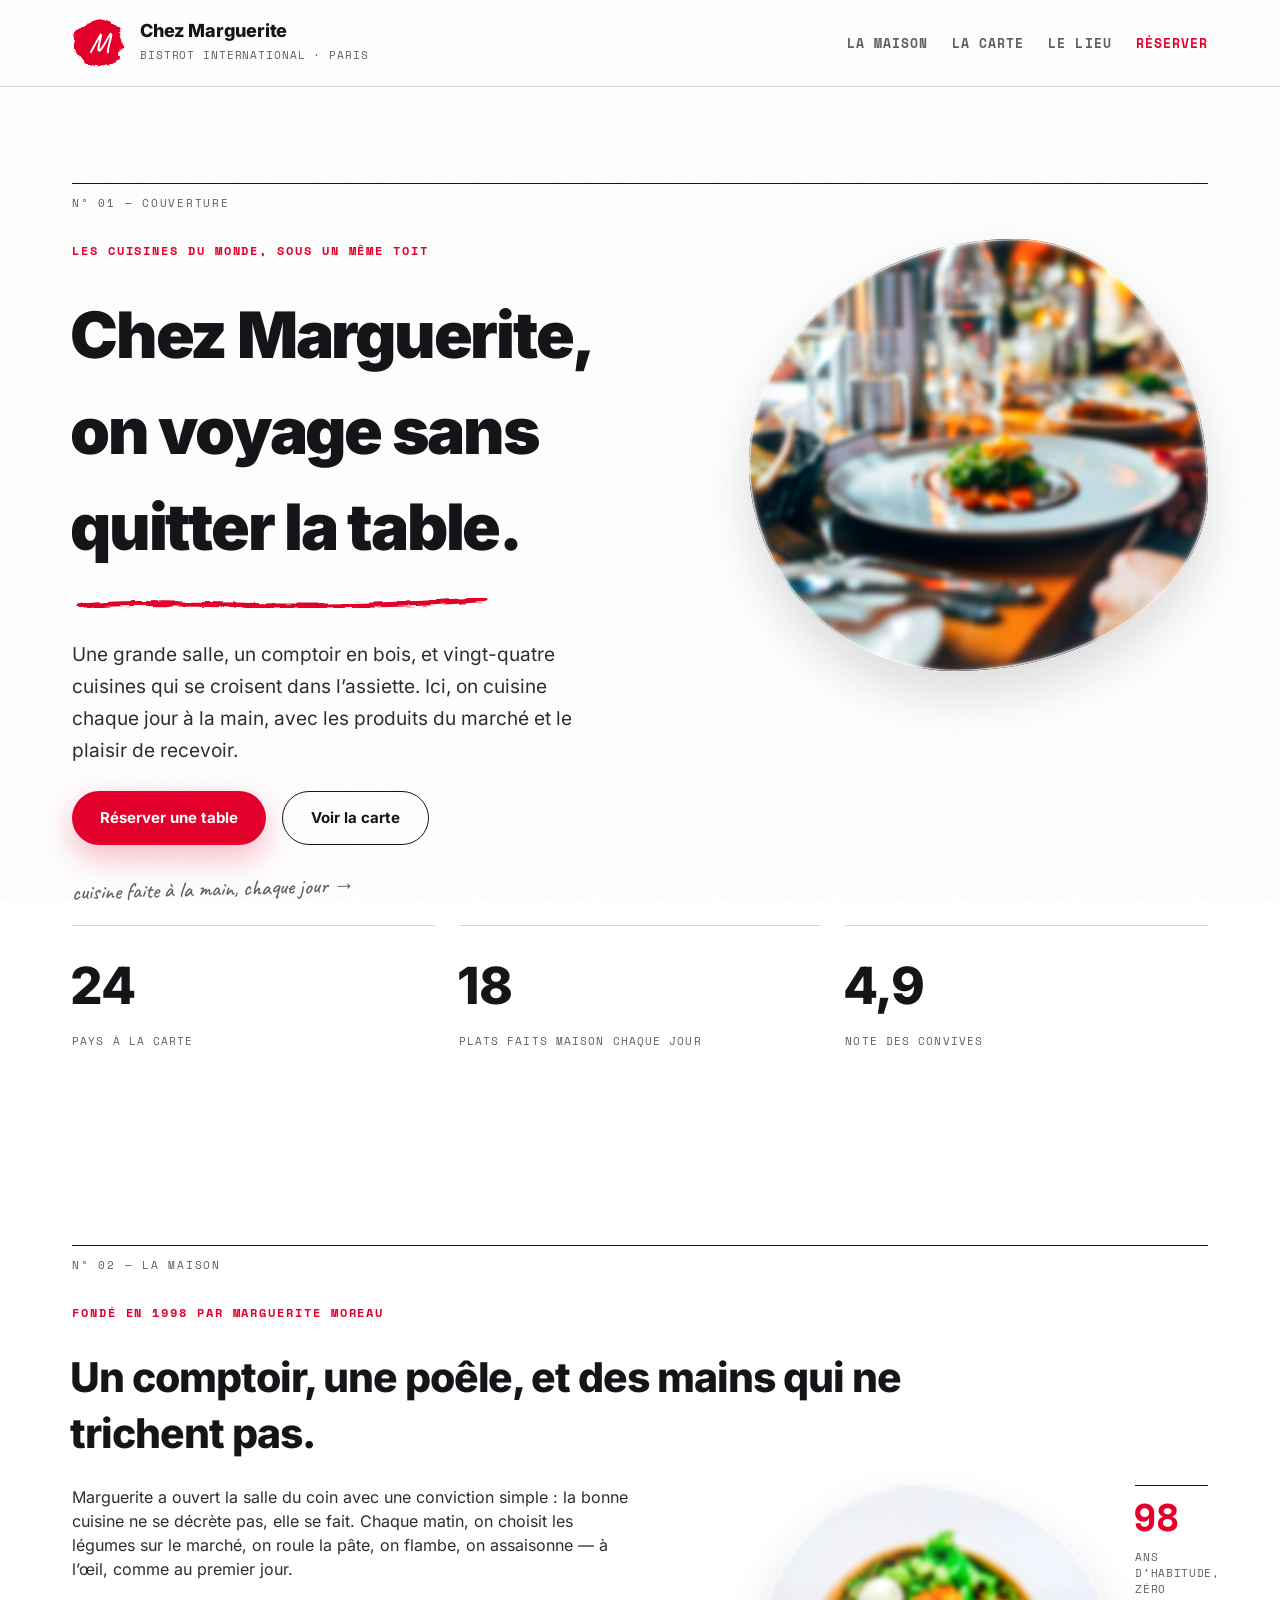
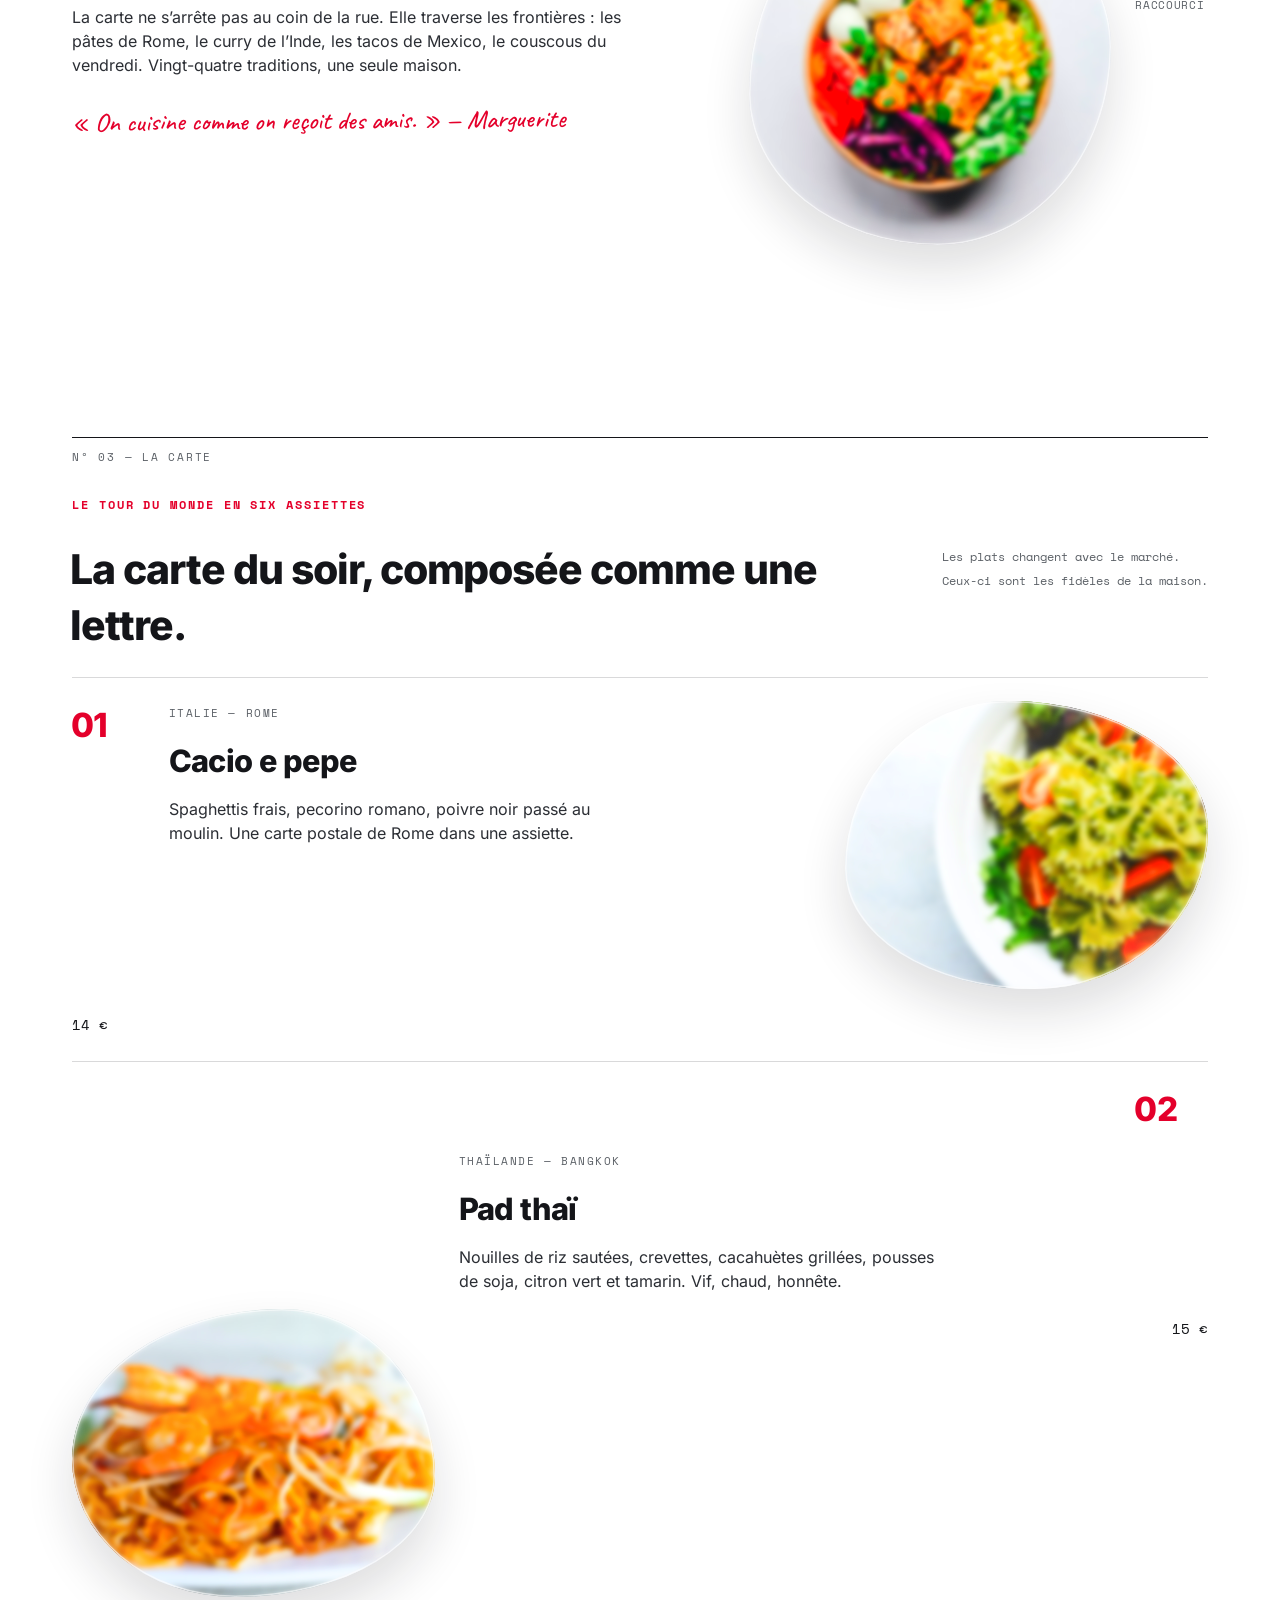
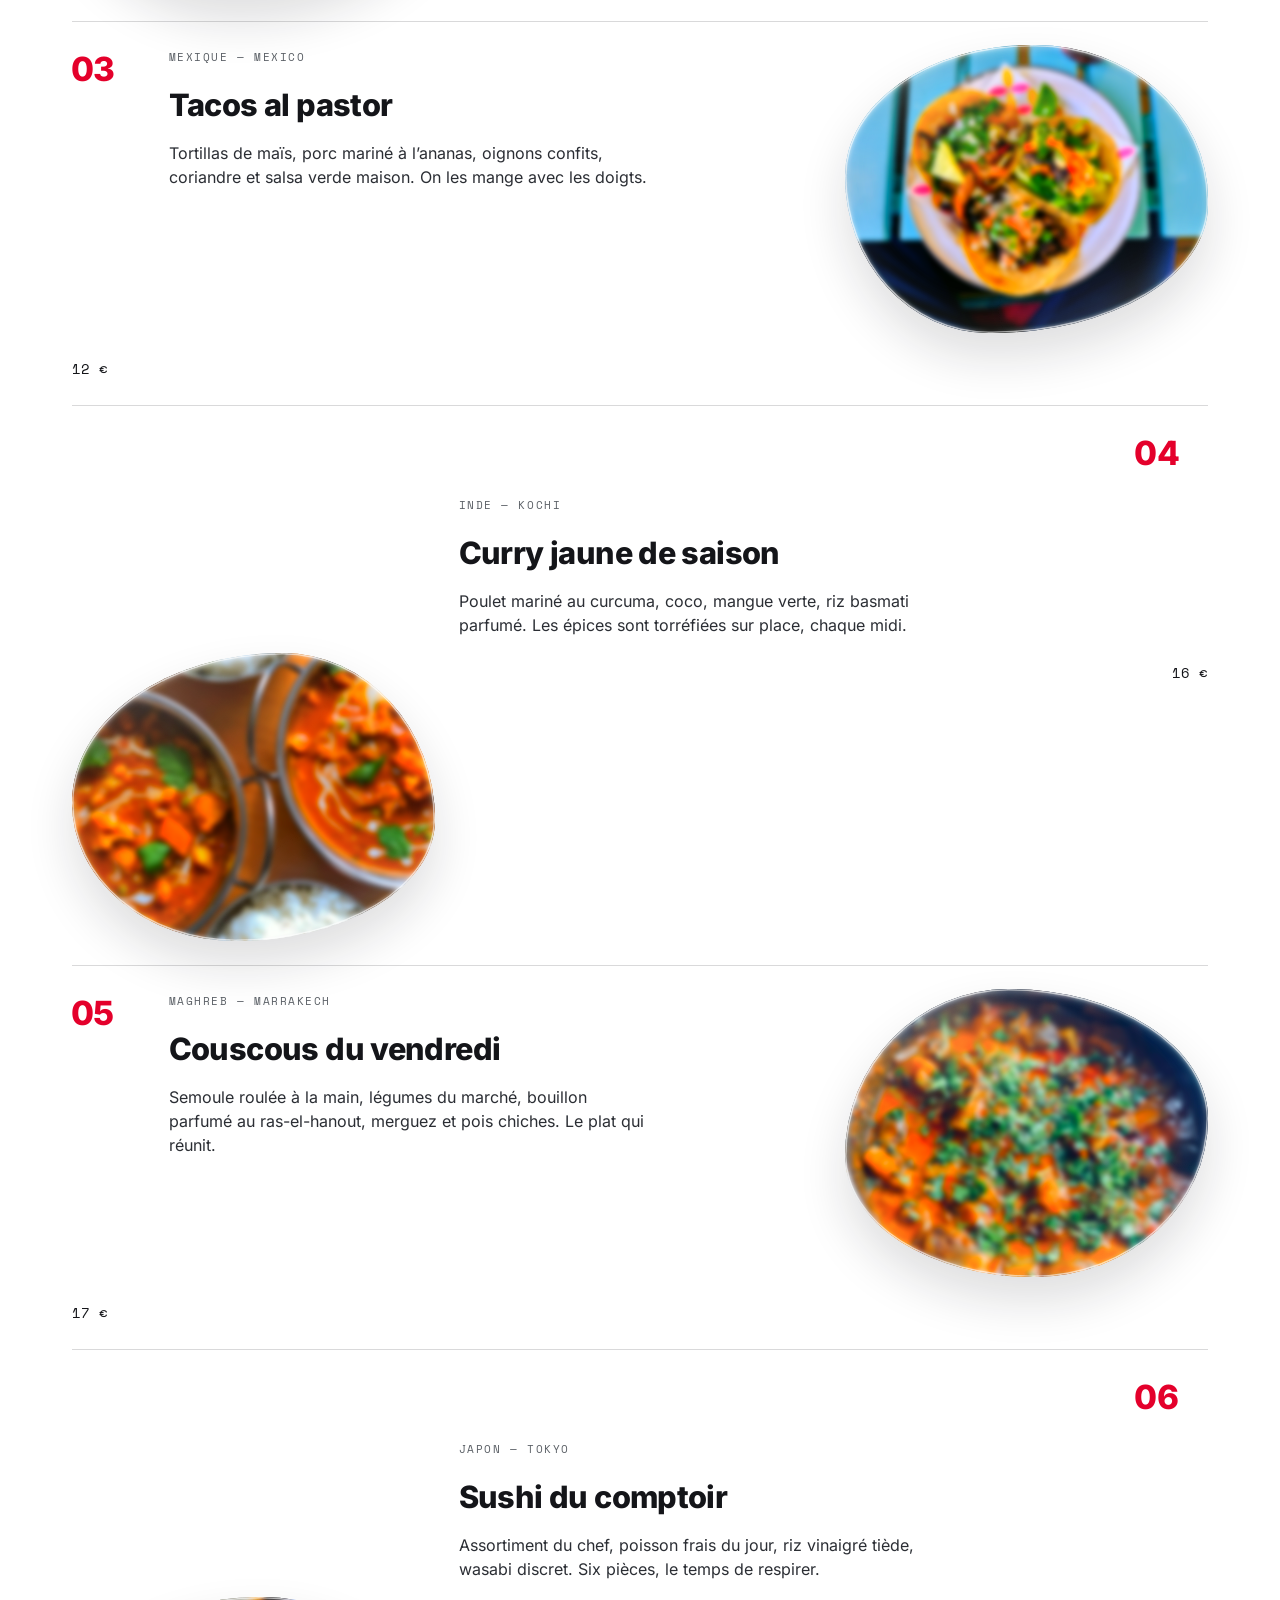
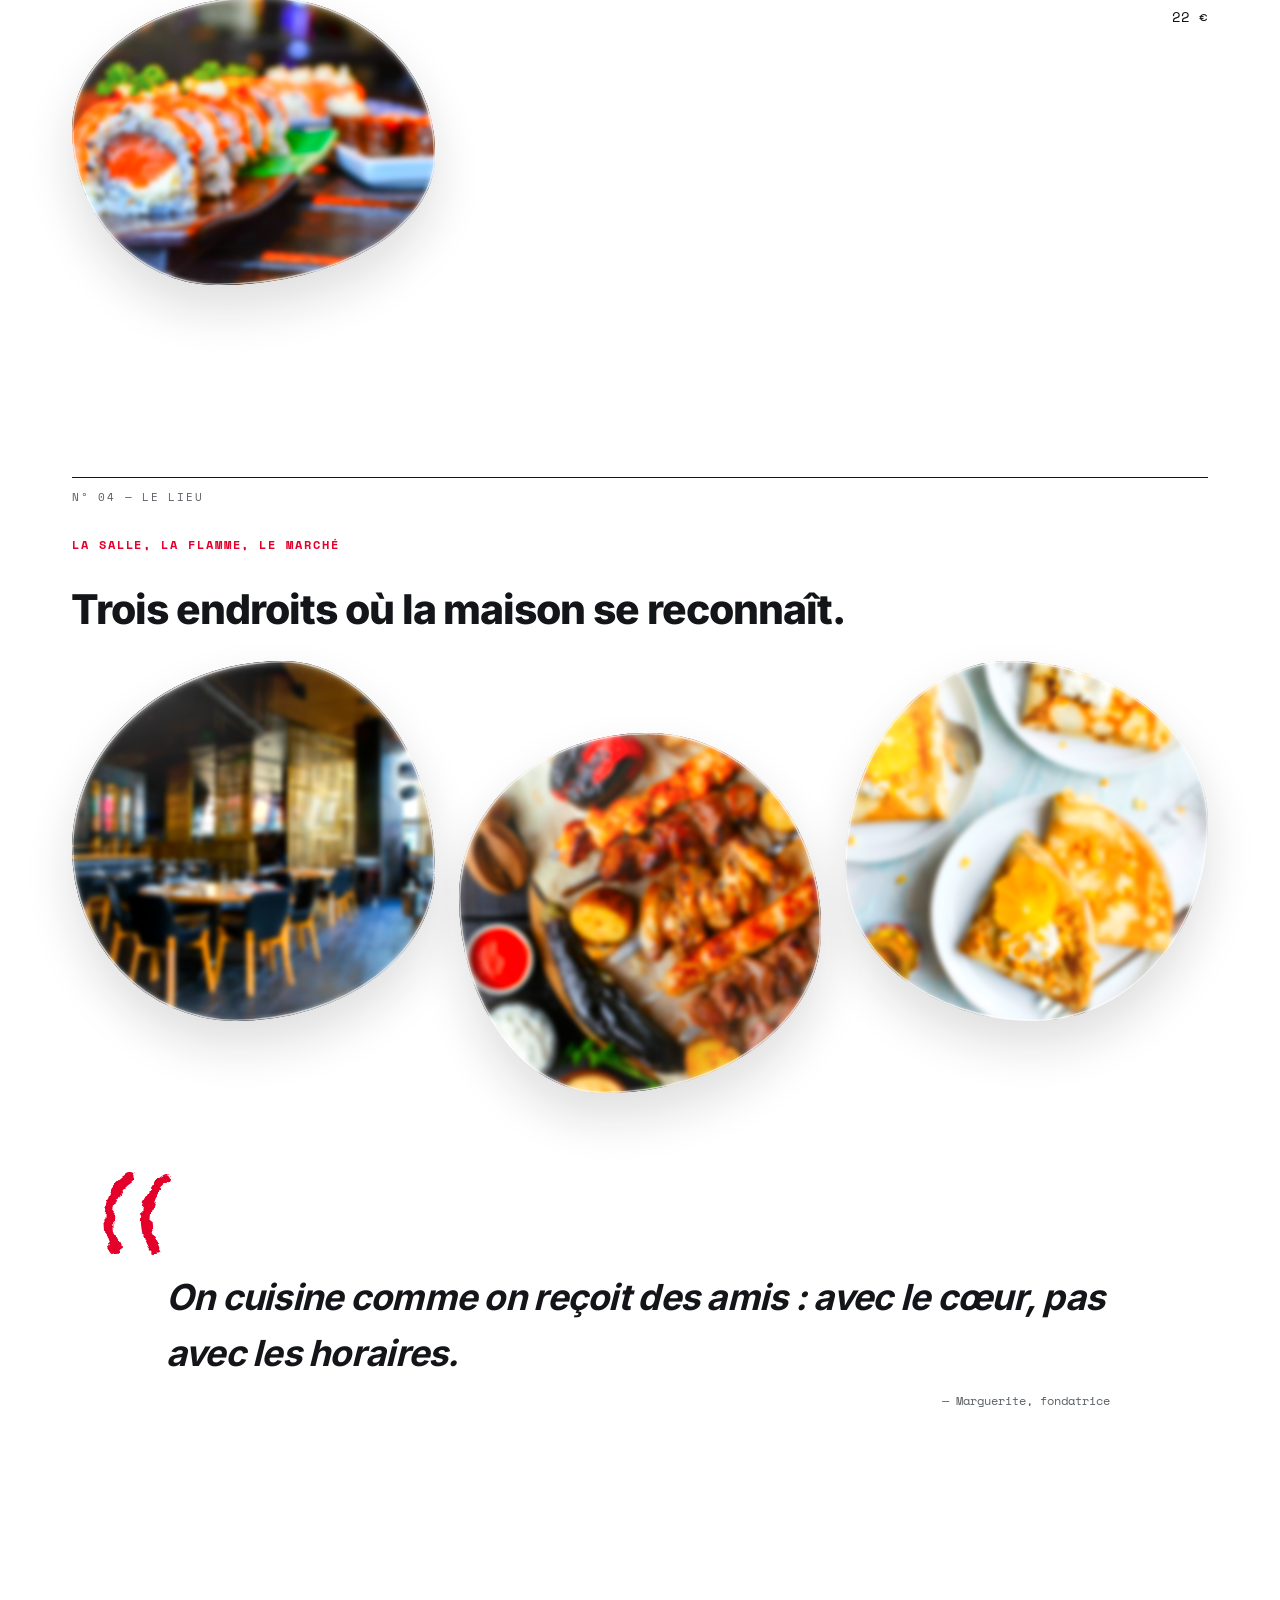
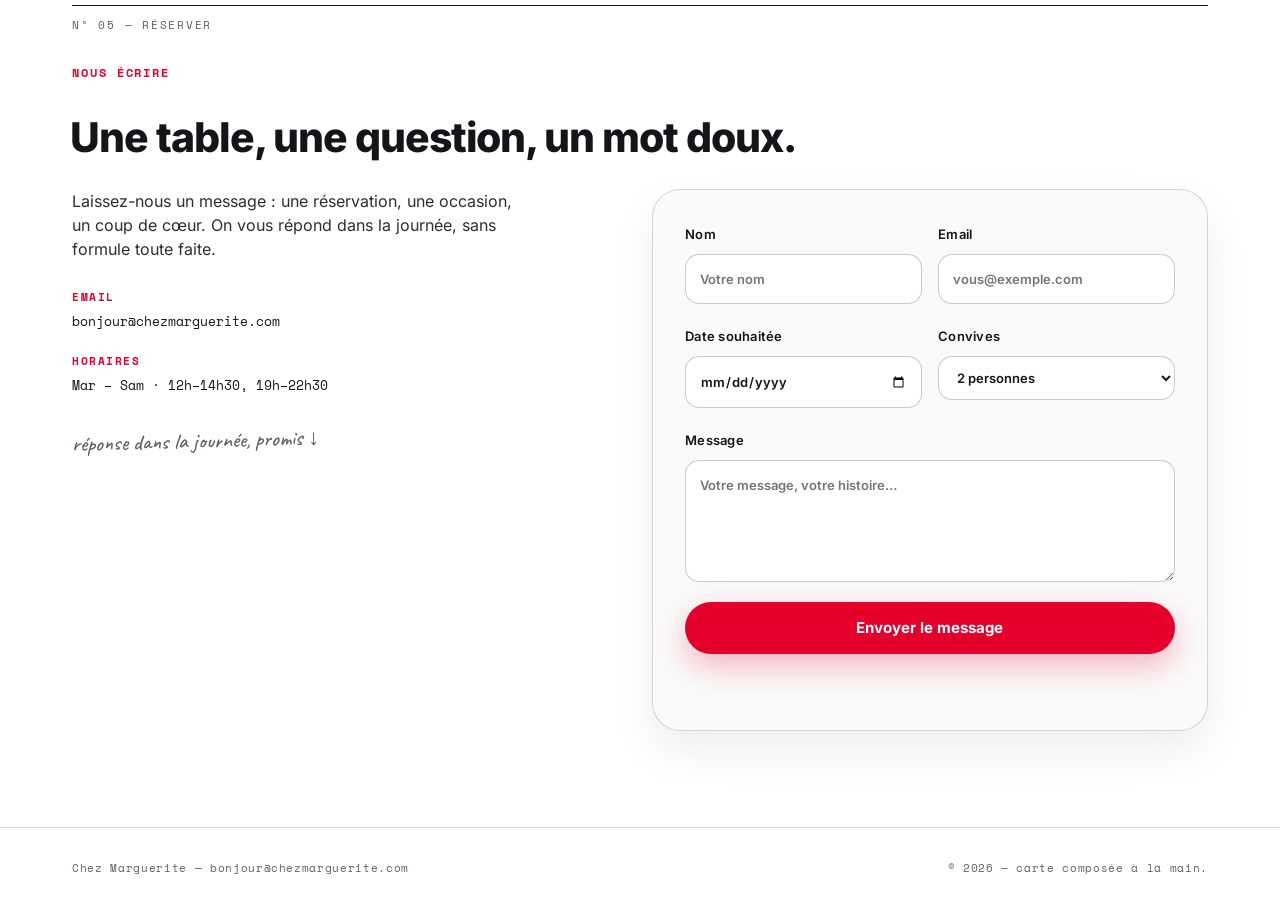
==== index.html @ 150f06ac "Chez Marguerite — site vitrine bistrot international" ====
<!DOCTYPE html>
<html lang="fr">
<head>
  <meta charset="UTF-8" />
  <meta name="viewport" content="width=device-width, initial-scale=1.0" />
  <title>Chez Marguerite — Bistrot international</title>
  <meta name="description" content="Chez Marguerite, bistrot international à Paris : les cuisines du monde composées chaque jour à la main. Réservez votre table." />
  <link rel="icon" href="data:image/svg+xml,%3Csvg xmlns='http://www.w3.org/2000/svg' viewBox='0 0 64 64'%3E%3Ccircle cx='32' cy='32' r='30' fill='%23e4002b'/%3E%3Ctext x='32' y='42' font-family='Georgia' font-size='34' fill='%23fff' text-anchor='middle'%3EM%3C/text%3E%3C/svg%3E" />
  <link rel="preconnect" href="https://fonts.googleapis.com" />
  <link rel="stylesheet" href="styles.css" />
</head>
<body>

  <svg width="0" height="0" style="position:absolute" aria-hidden="true">
    <defs>
      <filter id="rough">
        <feTurbulence type="fractalNoise" baseFrequency="0.05 0.09" numOctaves="3" seed="4" result="n"/>
        <feDisplacementMap in="SourceGraphic" in2="n" scale="8" xChannelSelector="R" yChannelSelector="G"/>
      </filter>
      <filter id="roughbig">
        <feTurbulence type="fractalNoise" baseFrequency="0.03 0.06" numOctaves="4" seed="9" result="n"/>
        <feDisplacementMap in="SourceGraphic" in2="n" scale="16" xChannelSelector="R" yChannelSelector="G"/>
      </filter>
      <filter id="lgwarp">
        <feTurbulence type="fractalNoise" baseFrequency="0.012 0.02" numOctaves="2" seed="7" result="n"/>
        <feDisplacementMap in="SourceGraphic" in2="n" scale="18" xChannelSelector="R" yChannelSelector="G"/>
      </filter>
    </defs>
  </svg>

  <div class="grain" aria-hidden="true"></div>

  <header class="masthead-bar">
    <div class="brand">
      <span class="brand-mark" aria-hidden="true">
        <svg viewBox="0 0 64 64" width="54" height="54">
          <circle cx="32" cy="32" r="29" fill="#e4002b" filter="url(#roughbig)"/>
          <text x="32" y="43" text-anchor="middle" font-family="Caveat, cursive" font-size="34" fill="#fff">M</text>
        </svg>
      </span>
      <p class="brand-name">Chez Marguerite <span class="brand-tag mono">bistrot international · paris</span></p>
    </div>
    <nav class="topnav" aria-label="Navigation principale">
      <a href="#maison">La maison</a>
      <a href="#carte">La carte</a>
      <a href="#lieu">Le lieu</a>
      <a href="#reserver" class="nav-cta">Réserver</a>
    </nav>
  </header>

  <main>

    <!-- ================= COUVERTURE ================= -->
    <section class="spread" id="top">
      <div class="wrap">
        <div class="grid">
          <div class="band">
            <p class="folio mono" style="grid-column:1 / 13;">Nº 01 — Couverture</p>
          </div>
          <div class="band hero-band">
            <div class="hero-copy stack" style="grid-column:1 / 7;">
              <p class="kicker mono">Les cuisines du monde, sous un même toit</p>
              <h1 class="masthead">Chez Marguerite, on voyage sans quitter la table.</h1>
              <svg class="swash" viewBox="0 0 420 34" preserveAspectRatio="none" aria-hidden="true">
                <path d="M8 22 C 90 8 200 34 412 12" fill="none" stroke="#e4002b" stroke-width="7" stroke-linecap="round" filter="url(#rough)"/>
              </svg>
              <p class="lede">Une grande salle, un comptoir en bois, et vingt-quatre cuisines qui se croisent dans l’assiette. Ici, on cuisine chaque jour à la main, avec les produits du marché et le plaisir de recevoir.</p>
              <div class="hero-actions">
                <a class="btn btn-primary" href="#reserver">Réserver une table</a>
                <a class="btn btn-secondary" href="#carte">Voir la carte</a>
              </div>
              <p class="hand-note" aria-hidden="true">cuisine faite à la main, chaque jour →</p>
            </div>
            <figure class="hero-photo lg lg--a" style="grid-column:8 / 13;">
              <img src="assets/img/hero.jpg" alt="Assiette composée, dressée avec soin chez Marguerite" width="1152" height="864" />
              <div class="lg-rim"></div>
              <div class="lg-sheen"></div>
              <div class="lg-frost" aria-hidden="true"></div>
              <figcaption class="mono">Le plat du soir, le 12 août</figcaption>
            </figure>
          </div>
          <div class="band stats">
            <div class="stat" style="grid-column:1 / 5;">
              <span class="numeral n">24</span>
              <p class="mono">pays à la carte</p>
            </div>
            <div class="stat" style="grid-column:5 / 9;">
              <span class="numeral n">18</span>
              <p class="mono">plats faits maison chaque jour</p>
            </div>
            <div class="stat" style="grid-column:9 / 13;">
              <span class="numeral n">4,9</span>
              <p class="mono">note des convives</p>
            </div>
          </div>
        </div>
        <div class="guides" aria-hidden="true"><div class="cols"></div><div class="rows"></div><div class="mline l"></div><div class="mline r"></div></div>
      </div>
    </section>

    <!-- ================= LA MAISON ================= -->
    <section class="spread" id="maison">
      <div class="wrap">
        <div class="grid">
          <div class="band">
            <p class="folio mono" style="grid-column:1 / 13;">Nº 02 — La maison</p>
          </div>
          <div class="band shead">
            <p class="kicker mono" style="grid-column:1 / 13;">Fondé en 1998 par Marguerite Moreau</p>
            <h2 class="shead-title" style="grid-column:1 / 10;">Un comptoir, une poêle, et des mains qui ne trichent pas.</h2>
            <div class="stack" style="grid-column:1 / 7;">
              <p class="body">Marguerite a ouvert la salle du coin avec une conviction simple : la bonne cuisine ne se décrète pas, elle se fait. Chaque matin, on choisit les légumes sur le marché, on roule la pâte, on flambe, on assaisonne — à l’œil, comme au premier jour.</p>
              <p class="body">La carte ne s’arrête pas au coin de la rue. Elle traverse les frontières : les pâtes de Rome, le curry de l’Inde, les tacos de Mexico, le couscous du vendredi. Vingt-quatre traditions, une seule maison.</p>
              <p class="quote hand" aria-hidden="true">« On cuisine comme on reçoit des amis. » — Marguerite</p>
            </div>
            <figure class="about-photo lg lg--b" style="grid-column:8 / 12;">
              <img src="assets/img/frais.jpg" alt="Légumes frais du marché, prêts à être cuisinés" width="768" height="576" />
              <div class="lg-rim"></div>
              <div class="lg-sheen"></div>
              <div class="lg-frost" aria-hidden="true"></div>
              <figcaption class="mono">Les légumes du marché, le matin</figcaption>
            </figure>
            <div class="mono note-block" style="grid-column:12 / 13;">
              <span class="numeral n">98</span>
              <p>ans d’habitude,<br/>zéro raccourci</p>
            </div>
          </div>
        </div>
        <div class="guides" aria-hidden="true"><div class="cols"></div><div class="rows"></div><div class="mline l"></div><div class="mline r"></div></div>
      </div>
    </section>

    <!-- ================= LA CARTE ================= -->
    <section class="spread" id="carte">
      <div class="wrap">
        <div class="grid">
          <div class="band">
            <p class="folio mono" style="grid-column:1 / 13;">Nº 03 — La carte</p>
          </div>
          <div class="band shead">
            <p class="kicker mono" style="grid-column:1 / 13;">Le tour du monde en six assiettes</p>
            <h2 class="shead-title" style="grid-column:1 / 9;">La carte du soir, composée comme une lettre.</h2>
            <p class="mono menu-note" style="grid-column:10 / 13;">Les plats changent avec le marché. Ceux-ci sont les fidèles de la maison.</p>
          </div>

          <div class="band dish">
            <span class="numeral" style="grid-column:1 / 2;">01</span>
            <div class="dish-copy stack" style="grid-column:2 / 9;">
              <p class="mono origin">Italie — Rome</p>
              <h3 class="dish-title">Cacio e pepe</h3>
              <p class="body">Spaghettis frais, pecorino romano, poivre noir passé au moulin. Une carte postale de Rome dans une assiette.</p>
            </div>
            <figure class="dish-photo lg lg--b" style="grid-column:9 / 13;">
              <img src="assets/img/pasta.jpg" alt="Cacio e pepe, pâtes au pecorino et poivre" width="576" height="432" />
              <div class="lg-rim"></div>
              <div class="lg-sheen"></div>
              <div class="lg-frost" aria-hidden="true"></div>
            </figure>
            <p class="price mono" style="grid-column:1 / 2;">14 €</p>
          </div>

          <div class="band dish">
            <span class="numeral" style="grid-column:12 / 13;">02</span>
            <div class="dish-copy stack" style="grid-column:5 / 12;">
              <p class="mono origin">Thaïlande — Bangkok</p>
              <h3 class="dish-title">Pad thaï</h3>
              <p class="body">Nouilles de riz sautées, crevettes, cacahuètes grillées, pousses de soja, citron vert et tamarin. Vif, chaud, honnête.</p>
            </div>
            <figure class="dish-photo lg lg--a" style="grid-column:1 / 5;">
              <img src="assets/img/padthai.jpg" alt="Pad thaï aux crevettes et cacahuètes" width="576" height="432" />
              <div class="lg-rim"></div>
              <div class="lg-sheen"></div>
              <div class="lg-frost" aria-hidden="true"></div>
            </figure>
            <p class="price mono price--r" style="grid-column:12 / 13;">15 €</p>
          </div>

          <div class="band dish">
            <span class="numeral" style="grid-column:1 / 2;">03</span>
            <div class="dish-copy stack" style="grid-column:2 / 9;">
              <p class="mono origin">Mexique — Mexico</p>
              <h3 class="dish-title">Tacos al pastor</h3>
              <p class="body">Tortillas de maïs, porc mariné à l’ananas, oignons confits, coriandre et salsa verde maison. On les mange avec les doigts.</p>
            </div>
            <figure class="dish-photo lg lg--c" style="grid-column:9 / 13;">
              <img src="assets/img/tacos.jpg" alt="Tacos al pastor à la coriandre et à la salsa verde" width="576" height="432" />
              <div class="lg-rim"></div>
              <div class="lg-sheen"></div>
              <div class="lg-frost" aria-hidden="true"></div>
            </figure>
            <p class="price mono" style="grid-column:1 / 2;">12 €</p>
          </div>

          <div class="band dish">
            <span class="numeral" style="grid-column:12 / 13;">04</span>
            <div class="dish-copy stack" style="grid-column:5 / 12;">
              <p class="mono origin">Inde — Kochi</p>
              <h3 class="dish-title">Curry jaune de saison</h3>
              <p class="body">Poulet mariné au curcuma, coco, mangue verte, riz basmati parfumé. Les épices sont torréfiées sur place, chaque midi.</p>
            </div>
            <figure class="dish-photo lg lg--a" style="grid-column:1 / 5;">
              <img src="assets/img/curry.jpg" alt="Curry jaune au poulet, coco et riz basmati" width="576" height="432" />
              <div class="lg-rim"></div>
              <div class="lg-sheen"></div>
              <div class="lg-frost" aria-hidden="true"></div>
            </figure>
            <p class="price mono price--r" style="grid-column:12 / 13;">16 €</p>
          </div>

          <div class="band dish">
            <span class="numeral" style="grid-column:1 / 2;">05</span>
            <div class="dish-copy stack" style="grid-column:2 / 9;">
              <p class="mono origin">Maghreb — Marrakech</p>
              <h3 class="dish-title">Couscous du vendredi</h3>
              <p class="body">Semoule roulée à la main, légumes du marché, bouillon parfumé au ras-el-hanout, merguez et pois chiches. Le plat qui réunit.</p>
            </div>
            <figure class="dish-photo lg lg--b" style="grid-column:9 / 13;">
              <img src="assets/img/couscous.jpg" alt="Couscous aux légumes du marché et merguez" width="576" height="432" />
              <div class="lg-rim"></div>
              <div class="lg-sheen"></div>
              <div class="lg-frost" aria-hidden="true"></div>
            </figure>
            <p class="price mono" style="grid-column:1 / 2;">17 €</p>
          </div>

          <div class="band dish">
            <span class="numeral" style="grid-column:12 / 13;">06</span>
            <div class="dish-copy stack" style="grid-column:5 / 12;">
              <p class="mono origin">Japon — Tokyo</p>
              <h3 class="dish-title">Sushi du comptoir</h3>
              <p class="body">Assortiment du chef, poisson frais du jour, riz vinaigré tiède, wasabi discret. Six pièces, le temps de respirer.</p>
            </div>
            <figure class="dish-photo lg lg--c" style="grid-column:1 / 5;">
              <img src="assets/img/sushi.jpg" alt="Assortiment de sushi du chef" width="576" height="432" />
              <div class="lg-rim"></div>
              <div class="lg-sheen"></div>
              <div class="lg-frost" aria-hidden="true"></div>
            </figure>
            <p class="price mono price--r" style="grid-column:12 / 13;">22 €</p>
          </div>

        </div>
        <div class="guides" aria-hidden="true"><div class="cols"></div><div class="rows"></div><div class="mline l"></div><div class="mline r"></div></div>
      </div>
    </section>

    <!-- ================= LE LIEU ================= -->
    <section class="spread" id="lieu">
      <div class="wrap">
        <div class="grid">
          <div class="band">
            <p class="folio mono" style="grid-column:1 / 13;">Nº 04 — Le lieu</p>
          </div>
          <div class="band shead">
            <p class="kicker mono" style="grid-column:1 / 13;">La salle, la flamme, le marché</p>
            <h2 class="shead-title" style="grid-column:1 / 10;">Trois endroits où la maison se reconnaît.</h2>
          </div>
          <div class="band gallery">
            <figure class="gal lg lg--a" style="grid-column:1 / 5;">
              <img src="assets/img/salle.jpg" alt="La salle du restaurant, tables en bois et lumière chaude" width="576" height="720" />
              <div class="lg-rim"></div>
              <div class="lg-sheen"></div>
              <div class="lg-frost" aria-hidden="true"></div>
              <figcaption class="mono">La salle, le soir</figcaption>
            </figure>
            <figure class="gal lg lg--c stagger" style="grid-column:5 / 9;">
              <img src="assets/img/grill.jpg" alt="La flamme de la rôtissoire en cuisine" width="576" height="720" />
              <div class="lg-rim"></div>
              <div class="lg-sheen"></div>
              <div class="lg-frost" aria-hidden="true"></div>
              <figcaption class="mono">La flamme de la rôtissoire</figcaption>
            </figure>
            <figure class="gal lg lg--b" style="grid-column:9 / 13;">
              <img src="assets/img/crepe.jpg" alt="Crêpes maison, garniture généreuse" width="576" height="720" />
              <div class="lg-rim"></div>
              <div class="lg-sheen"></div>
              <div class="lg-frost" aria-hidden="true"></div>
              <figcaption class="mono">Le dessert du goûter</figcaption>
            </figure>
          </div>
          <div class="band quote-band">
            <svg class="quote-mark" viewBox="0 0 120 90" aria-hidden="true">
              <path d="M34 12 C 12 26 10 60 22 78 M70 12 C 48 26 46 60 58 78" fill="none" stroke="#e4002b" stroke-width="9" stroke-linecap="round" filter="url(#rough)"/>
            </svg>
            <p class="quote-big" style="grid-column:2 / 12;">On cuisine comme on reçoit des amis : avec le cœur, pas avec les horaires.</p>
            <p class="mono quote-sig" style="grid-column:10 / 13;">— Marguerite, fondatrice</p>
          </div>
        </div>
        <div class="guides" aria-hidden="true"><div class="cols"></div><div class="rows"></div><div class="mline l"></div><div class="mline r"></div></div>
      </div>
    </section>

    <!-- ================= RÉSERVER / CONTACT ================= -->
    <section class="spread" id="reserver">
      <div class="wrap">
        <div class="grid">
          <div class="band">
            <p class="folio mono" style="grid-column:1 / 13;">Nº 05 — Réserver</p>
          </div>
          <div class="band shead">
            <p class="kicker mono" style="grid-column:1 / 13;">Nous écrire</p>
            <h2 class="shead-title" style="grid-column:1 / 9;">Une table, une question, un mot doux.</h2>
          </div>
          <div class="band contact-band">
            <div class="contact-copy stack" style="grid-column:1 / 6;">
              <p class="body">Laissez-nous un message : une réservation, une occasion, un coup de cœur. On vous répond dans la journée, sans formule toute faite.</p>
              <ul class="contact-list mono">
                <li><span>Email</span>bonjour@chezmarguerite.com</li>
                <li><span>Horaires</span>Mar – Sam · 12h–14h30, 19h–22h30</li>
              </ul>
              <p class="hand-note" aria-hidden="true">réponse dans la journée, promis ↓</p>
            </div>
            <form class="contact-form" id="contactForm" style="grid-column:7 / 13;">
              <div class="form-row">
                <label>Nom
                  <input type="text" name="name" placeholder="Votre nom" required autocomplete="name" />
                </label>
                <label>Email
                  <input type="email" name="email" placeholder="vous@exemple.com" required autocomplete="email" />
                </label>
              </div>
              <div class="form-row">
                <label>Date souhaitée
                  <input type="date" name="date" />
                </label>
                <label>Convives
                  <select name="guests">
                    <option>2 personnes</option>
                    <option>3–4 personnes</option>
                    <option>5–8 personnes</option>
                    <option>Un groupe</option>
                  </select>
                </label>
              </div>
              <label>Message
                <textarea name="message" rows="4" placeholder="Votre message, votre histoire…" required></textarea>
              </label>
              <button class="btn btn-primary" type="submit">Envoyer le message</button>
              <p class="form-status mono" id="formStatus" aria-live="polite"></p>
            </form>
          </div>
        </div>
        <div class="guides" aria-hidden="true"><div class="cols"></div><div class="rows"></div><div class="mline l"></div><div class="mline r"></div></div>
      </div>
    </section>

  </main>

  <footer class="footer">
    <div class="footer-inner">
      <p class="mono">Chez Marguerite — bonjour@chezmarguerite.com</p>
      <p class="mono">© 2026 — carte composée à la main.</p>
    </div>
  </footer>

  <script src="script.js"></script>
</body>
</html>
---- styles.css ----
/* ============================================================
   Chez Marguerite — bistrot international
   Grille Müller-Brockmann (12 col / 8px baseline / 24px leading)
   + geste humain : pinceaux, grain papier, irrégularité,
     liquid glass sur les photos.
   ============================================================ */

@font-face { font-family: 'Inter'; font-style: normal; font-weight: 400; font-display: swap; src: url('assets/fonts/inter-400-normal.woff2') format('woff2'); }
@font-face { font-family: 'Inter'; font-style: normal; font-weight: 500; font-display: swap; src: url('assets/fonts/inter-500-normal.woff2') format('woff2'); }
@font-face { font-family: 'Inter'; font-style: normal; font-weight: 600; font-display: swap; src: url('assets/fonts/inter-600-normal.woff2') format('woff2'); }
@font-face { font-family: 'Inter'; font-style: normal; font-weight: 700; font-display: swap; src: url('assets/fonts/inter-700-normal.woff2') format('woff2'); }
@font-face { font-family: 'Inter'; font-style: normal; font-weight: 800; font-display: swap; src: url('assets/fonts/inter-800-normal.woff2') format('woff2'); }
@font-face { font-family: 'Inter'; font-style: normal; font-weight: 900; font-display: swap; src: url('assets/fonts/inter-900-normal.woff2') format('woff2'); }
@font-face { font-family: 'Space Mono'; font-style: normal; font-weight: 400; font-display: swap; src: url('assets/fonts/space-400-normal.woff2') format('woff2'); }
@font-face { font-family: 'Space Mono'; font-style: italic; font-weight: 400; font-display: swap; src: url('assets/fonts/space-400-italic.woff2') format('woff2'); }
@font-face { font-family: 'Space Mono'; font-style: normal; font-weight: 700; font-display: swap; src: url('assets/fonts/space-700-normal.woff2') format('woff2'); }
@font-face { font-family: 'Caveat'; font-style: normal; font-weight: 500; font-display: swap; src: url('assets/fonts/caveat-500-normal.woff2') format('woff2'); }
@font-face { font-family: 'Caveat'; font-style: normal; font-weight: 700; font-display: swap; src: url('assets/fonts/caveat-700-normal.woff2') format('woff2'); }

:root {
  /* --- grille : UNE seule source de vérité --- */
  --cols: 12;
  --bl: 8px;                /* unité de baseline */
  --lh: 24px;               /* interligne = 3 × baseline */
  --gutter: 24px;
  --margin: 72px;
  --pad: 96px;              /* padding haut/bas des spreads (× baseline) */
  --maxw: 1296px;

  /* --- palette --- */
  --paper: #ffffff;
  --ink: #141519;
  --ink-soft: #5b6066;
  --accent: #e4002b;
  --line: rgba(20, 21, 25, 0.16);

  /* --- overlay de grille --- */
  --g-col: rgba(228, 0, 43, 0.075);
  --g-edge: rgba(228, 0, 43, 0.4);
  --g-base: rgba(0, 150, 140, 0.34);
  --g-base-min: rgba(0, 150, 140, 0.12);
}

* { box-sizing: border-box; }

html { scroll-behavior: smooth; }

body {
  margin: 0;
  background: var(--paper);
  color: var(--ink);
  font-family: "Inter", system-ui, -apple-system, sans-serif;
  font-size: 16px;
  line-height: var(--lh);
  -webkit-font-smoothing: antialiased;
}

.mono { font-family: "Space Mono", monospace; }
.hand { font-family: "Caveat", cursive; }

img { display: block; width: 100%; height: 100%; object-fit: cover; }

/* ============================================================
   Grain papier (texture humaine, très discrète)
   ============================================================ */
.grain {
  position: fixed;
  inset: 0;
  z-index: 400;
  pointer-events: none;
  opacity: 0.055;
  mix-blend-mode: multiply;
  background-image: url("data:image/svg+xml,%3Csvg xmlns='http://www.w3.org/2000/svg' width='240' height='240'%3E%3Cfilter id='n'%3E%3CfeTurbulence type='fractalNoise' baseFrequency='0.85' numOctaves='2' stitchTiles='stitch'/%3E%3C/filter%3E%3Crect width='240' height='240' filter='url(%23n)'/%3E%3C/svg%3E");
}

/* ============================================================
   Barre de masthead (sticky, alignée sur la grille)
   ============================================================ */
.masthead-bar {
  position: sticky;
  top: 0;
  z-index: 120;
  display: grid;
  grid-template-columns: repeat(var(--cols), minmax(0, 1fr));
  column-gap: var(--gutter);
  align-items: center;
  max-width: var(--maxw);
  margin: 0 auto;
  padding: 16px var(--margin);
  background: rgba(255, 255, 255, 0.88);
  backdrop-filter: blur(10px);
  -webkit-backdrop-filter: blur(10px);
  border-bottom: 1px solid var(--line);
}

.brand { grid-column: 1 / 7; display: flex; align-items: center; gap: 14px; }
.brand-mark { display: grid; place-items: center; line-height: 0; }
.brand-name { margin: 0; font-weight: 800; font-size: 18px; letter-spacing: -0.01em; line-height: 24px; }
.brand-tag { display: block; font-weight: 400; font-size: 11px; letter-spacing: 0.08em; text-transform: uppercase; color: var(--ink-soft); }

.topnav { grid-column: 8 / 13; display: flex; justify-content: flex-end; flex-wrap: wrap; gap: 24px; }
.topnav a {
  font-family: "Space Mono", monospace;
  font-weight: 700;
  font-size: 13px;
  letter-spacing: 0.08em;
  text-transform: uppercase;
  color: var(--ink-soft);
  text-decoration: none;
  line-height: 24px;
  transition: color 0.2s ease;
}
.topnav a:hover { color: var(--accent); }
.topnav .nav-cta { color: var(--accent); }

/* ============================================================
   Spread + grille (source de vérité unique)
   ============================================================ */
.spread { position: relative; width: 100%; }
.wrap { position: relative; max-width: var(--maxw); margin: 0 auto; padding: var(--pad) var(--margin); }

.grid {
  display: grid;
  grid-template-columns: repeat(var(--cols), minmax(0, 1fr));
  column-gap: var(--gutter);
  row-gap: var(--lh);
}

.band {
  grid-column: 1 / -1;
  display: grid;
  grid-template-columns: subgrid;
  column-gap: var(--gutter);
  row-gap: var(--lh);
  align-items: start;
}
@supports not (grid-template-columns: subgrid) {
  .band { grid-template-columns: repeat(var(--cols), 1fr); }
}

/* ============================================================
   Overlay de grille — vit DANS le même boîte que le contenu
   ============================================================ */
.guides {
  position: absolute;
  inset: 0;
  pointer-events: none;
  z-index: 60;
  opacity: 0;
  transition: opacity 0.26s ease;
}
.guides .cols {
  position: absolute;
  top: 0; bottom: 0;
  left: var(--margin); right: var(--margin);
  display: grid;
  grid-template-columns: repeat(var(--cols), minmax(0, 1fr));
  column-gap: var(--gutter);
}
.guides .col {
  background: var(--g-col);
  box-shadow: inset 1px 0 0 var(--g-edge), inset -1px 0 0 var(--g-edge);
  position: relative;
}
.guides .col span {
  position: absolute;
  top: 32px;
  left: 0; right: 0;
  text-align: center;
  font-family: "Space Mono", monospace;
  font-size: 10px;
  line-height: 1;
  color: var(--accent);
}
.guides .rows {
  position: absolute;
  left: var(--margin); right: var(--margin);
  top: var(--pad); bottom: 0;
  background-image:
    repeating-linear-gradient(to bottom, var(--g-base) 0 1px, transparent 1px var(--lh)),
    repeating-linear-gradient(to bottom, var(--g-base-min) 0 1px, transparent 1px var(--bl));
}
.guides .mline { position: absolute; top: 0; bottom: 0; width: 1px; background: var(--g-edge); }
.guides .mline.l { left: var(--margin); }
.guides .mline.r { right: var(--margin); }

/* ============================================================
   Typo & rythme vertical (tout multiple de 8px)
   ============================================================ */
.folio {
  margin: 0;
  font-size: 11px;
  letter-spacing: 0.16em;
  text-transform: uppercase;
  color: var(--ink-soft);
  box-shadow: inset 0 1px 0 var(--ink);
  padding-top: 8px;
}

.stack { display: flex; flex-direction: column; align-items: flex-start; gap: 24px; }

.kicker {
  margin: 0;
  font-family: "Space Mono", monospace;
  font-weight: 700;
  font-size: 12px;
  letter-spacing: 0.16em;
  text-transform: uppercase;
  color: var(--accent);
  line-height: 24px;
}

.masthead {
  margin: 0;
  font-size: clamp(2.3rem, 5vw, 5rem);
  line-height: clamp(48px, 8.5vw, 96px);
  letter-spacing: -0.035em;
  font-weight: 900;
  max-width: 12ch;
}

.swash { display: block; width: min(78%, 420px); height: 24px; margin: -8px 0 0; }

.lede {
  margin: 0;
  font-size: 19px;
  line-height: 32px;
  max-width: 34rem;
  color: #2b2e34;
}

.hero-actions { display: flex; flex-wrap: wrap; gap: 16px; }

.btn {
  display: inline-flex;
  align-items: center;
  justify-content: center;
  border: none;
  cursor: pointer;
  border-radius: 999px;
  padding: 14px 28px;
  font-weight: 700;
  font-size: 15px;
  line-height: 24px;
  text-decoration: none;
  font-family: "Inter", sans-serif;
  transition: transform 0.25s ease, box-shadow 0.25s ease, background 0.25s ease, color 0.25s ease;
}
.btn:hover { transform: translateY(-2px); }
.btn-primary { background: var(--accent); color: #fff; box-shadow: 0 12px 32px rgba(228, 0, 43, 0.28); }
.btn-primary:hover { background: #c90227; }
.btn-secondary { background: transparent; color: var(--ink); border: 1.5px solid var(--ink); }
.btn-secondary:hover { background: var(--ink); color: #fff; }

.hand-note {
  margin: 8px 0 0;
  font-family: "Caveat", cursive;
  font-size: 22px;
  color: var(--ink-soft);
  transform: rotate(-1.5deg);
}

/* --- hauteurs médias = multiples de l'interligne (24px) --- */
.hero-photo { height: 432px; margin: 0; }   /* 18 × 24 */
.about-photo { height: 360px; margin: 0; }  /* 15 × 24 */
.dish-photo { height: 288px; margin: 0; }   /* 12 × 24 */
.gal { height: 360px; margin: 0; }          /* 15 × 24 */

figure { margin: 0; }
figcaption { margin-top: 16px; font-size: 11px; letter-spacing: 0.1em; text-transform: uppercase; color: var(--ink-soft); line-height: 24px; }

/* ============================================================
   LIQUID GLASS — verre liquide sur les images
   ============================================================ */
.lg { position: relative; overflow: hidden; box-shadow: 0 24px 48px rgba(20, 21, 25, 0.14); }
.lg--a { border-radius: 58% 42% 55% 45% / 52% 58% 42% 48%; }
.lg--b { border-radius: 45% 55% 48% 52% / 58% 45% 55% 42%; }
.lg--c { border-radius: 52% 48% 60% 40% / 46% 54% 45% 55%; }

/* gel de verre dépoli : flou + saturation, s'essuie au survol */
.lg-frost {
  position: absolute;
  inset: 0;
  z-index: 2;
  pointer-events: none;
  backdrop-filter: blur(2.5px) saturate(170%) brightness(1.03);
  -webkit-backdrop-filter: blur(2.5px) saturate(170%) brightness(1.03);
  transition: backdrop-filter 0.8s ease, -webkit-backdrop-filter 0.8s ease, opacity 0.8s ease;
}
.lg:hover .lg-frost,
.lg:focus-within .lg-frost {
  backdrop-filter: blur(0px) saturate(120%) brightness(1.05);
  -webkit-backdrop-filter: blur(0px) saturate(120%) brightness(1.05);
  opacity: 0.4;
}

/* liseré de verre + lumière intérieure */
.lg-rim {
  position: absolute;
  inset: 0;
  border-radius: inherit;
  z-index: 3;
  pointer-events: none;
  box-shadow:
    inset 0 0 0 1.5px rgba(255, 255, 255, 0.55),
    inset 0 2px 8px rgba(255, 255, 255, 0.35),
    inset 0 -14px 34px rgba(255, 255, 255, 0.1);
}

/* reflets déformés par la réfraction (feDisplacementMap) */
.lg::after {
  content: "";
  position: absolute;
  inset: 0;
  border-radius: inherit;
  z-index: 3;
  pointer-events: none;
  mix-blend-mode: screen;
  background:
    radial-gradient(120% 90% at 18% 8%, rgba(255, 255, 255, 0.22), transparent 46%),
    radial-gradient(90% 70% at 85% 92%, rgba(255, 255, 255, 0.1), transparent 50%);
  filter: url(#lgwarp);
}

/* reflet qui glisse lentement sur le verre */
.lg-sheen {
  position: absolute;
  top: -30%;
  bottom: -30%;
  left: -30%;
  width: 55%;
  z-index: 4;
  pointer-events: none;
  mix-blend-mode: screen;
  background: linear-gradient(100deg, transparent 42%, rgba(255, 255, 255, 0.3) 50%, transparent 58%);
  transform: rotate(4deg) translateX(-160%);
  animation: sheen 9s cubic-bezier(0.4, 0, 0.2, 1) infinite;
}
.lg:hover .lg-sheen { animation-duration: 2.4s; }
@keyframes sheen {
  0%, 45%  { transform: rotate(4deg) translateX(-160%); }
  75%, 100% { transform: rotate(4deg) translateX(420%); }
}

/* ============================================================
   Stats / numéros
   ============================================================ */
.stats { row-gap: var(--lh); }
.stat {
  display: flex;
  flex-direction: column;
  gap: 8px;
  box-shadow: inset 0 1px 0 var(--line);
  padding-top: 24px;
}
.stat p { margin: 0; font-size: 11px; letter-spacing: 0.1em; text-transform: uppercase; color: var(--ink-soft); }

.numeral {
  display: block;
  font-size: clamp(2.4rem, 4vw, 3.5rem);
  line-height: 72px;
  font-weight: 800;
  letter-spacing: -0.02em;
}

/* ============================================================
   En-têtes de section
   ============================================================ */
.shead { row-gap: var(--lh); }
.shead-title {
  margin: 0;
  font-size: clamp(1.9rem, 3.2vw, 3rem);
  line-height: clamp(40px, 5vw, 56px);
  letter-spacing: -0.025em;
  font-weight: 800;
}

.body { margin: 0; font-size: 16px; line-height: var(--lh); color: #2b2e34; max-width: 38rem; }

.quote {
  margin: 0;
  font-family: "Caveat", cursive;
  font-size: 26px;
  line-height: 40px;
  color: var(--accent);
  transform: rotate(-0.5deg);
}

.note-block {
  padding-top: 8px;
  box-shadow: inset 0 1px 0 var(--ink);
}
.note-block p { margin: 8px 0 0; font-size: 11px; letter-spacing: 0.06em; line-height: 16px; text-transform: uppercase; color: var(--ink-soft); }
.note-block .numeral { font-size: clamp(1.8rem, 3vw, 2.6rem); line-height: 48px; color: var(--accent); }

.menu-note { margin: 0; font-size: 12px; line-height: 24px; color: var(--ink-soft); padding-top: 4px; }

/* ============================================================
   La carte — plats
   ============================================================ */
.dish {
  row-gap: 16px;
  padding-top: 24px;
  box-shadow: inset 0 1px 0 var(--line);
}
.dish .numeral { font-size: clamp(1.6rem, 2.6vw, 2.4rem); line-height: 48px; color: var(--accent); }
.dish-copy { gap: 16px; }
.origin { margin: 0; font-family: "Space Mono", monospace; font-size: 11px; letter-spacing: 0.14em; text-transform: uppercase; color: var(--ink-soft); line-height: 24px; }
.dish-title { margin: 0; font-size: clamp(1.5rem, 2.4vw, 2rem); line-height: 40px; letter-spacing: -0.02em; font-weight: 800; }
.dish .body { max-width: 30rem; }
.price { margin: 0; font-size: 14px; line-height: 24px; padding-top: 8px; color: var(--ink); }
.price--r { text-align: right; }

/* ============================================================
   Le lieu — galerie
   ============================================================ */
.gallery { row-gap: 16px; }
.stagger { margin-top: 72px; } /* 3 × 24 — irrégularité humaine */

/* ============================================================
   Citation
   ============================================================ */
.quote-band { row-gap: 8px; padding-top: 48px; }
.quote-mark { display: block; width: 100%; height: 96px; grid-column: 1 / 3; }
.quote-big {
  margin: 0;
  font-size: clamp(1.5rem, 2.8vw, 2.4rem);
  line-height: clamp(40px, 5vw, 56px);
  font-weight: 700;
  letter-spacing: -0.02em;
  font-style: italic;
}
.quote-sig { margin: 0; font-size: 12px; color: var(--ink-soft); }

/* ============================================================
   Contact / réservation
   ============================================================ */
.contact-band { row-gap: 24px; }
.contact-list { margin: 0; padding: 0; list-style: none; display: flex; flex-direction: column; gap: 16px; }
.contact-list li { font-size: 13px; line-height: 24px; }
.contact-list span { display: block; font-family: "Space Mono", monospace; font-size: 11px; letter-spacing: 0.14em; text-transform: uppercase; color: var(--accent); font-weight: 700; }

.contact-form {
  display: flex;
  flex-direction: column;
  gap: 20px;
  background: #fafafa;
  border: 1px solid var(--line);
  border-radius: 28px;
  padding: 32px;
  box-shadow: 0 20px 44px rgba(20, 21, 25, 0.07);
}
.contact-form label { display: flex; flex-direction: column; gap: 8px; font-weight: 600; font-size: 13px; letter-spacing: 0.02em; }
.form-row { display: grid; grid-template-columns: minmax(0, 1fr) minmax(0, 1fr); gap: 16px; }

.contact-form input,
.contact-form select,
.contact-form textarea {
  font: inherit;
  font-family: "Inter", sans-serif;
  color: var(--ink);
  background: #fff;
  border: 1px solid rgba(20, 21, 25, 0.22);
  border-radius: 14px;
  padding: 12px 14px;
  outline: none;
  width: 100%;
  transition: border-color 0.2s ease, box-shadow 0.2s ease;
}
.contact-form input:focus,
.contact-form select:focus,
.contact-form textarea:focus {
  border-color: var(--accent);
  box-shadow: 0 0 0 4px rgba(228, 0, 43, 0.12);
}
.contact-form textarea { resize: vertical; }

.form-status { margin: 0; min-height: 24px; font-size: 13px; color: var(--accent); line-height: 24px; }

/* ============================================================
   Pied de page
   ============================================================ */
.footer { border-top: 1px solid var(--line); }
.footer-inner {
  max-width: var(--maxw);
  margin: 0 auto;
  padding: 32px var(--margin);
  display: flex;
  flex-wrap: wrap;
  gap: 8px;
  justify-content: space-between;
  align-items: baseline;
}
.footer p { margin: 0; font-size: 11px; letter-spacing: 0.06em; color: var(--ink-soft); line-height: 16px; }

/* ============================================================
   Responsive — on change --margin/--pad avec le wrap pour que
   l'overlay de grille reste dans la MÊME boîte que le contenu.
   ============================================================ */
@media (max-width: 1000px) {
  :root { --margin: 24px; --pad: 64px; }
  .wrap { padding: var(--pad) var(--margin); }
  .masthead-bar { grid-template-columns: repeat(6, 1fr); padding-inline: var(--margin); }
  .brand { grid-column: 1 / 7; }
  .topnav { grid-column: 1 / 7; justify-content: flex-start; gap: 16px; }

  .hero-copy { grid-column: 1 / 13 !important; }
  .hero-photo { grid-column: 1 / 13 !important; }
  .shead-title { grid-column: 1 / 13 !important; }
  .shead .stack { grid-column: 1 / 13 !important; }
  .about-photo { grid-column: 1 / 13 !important; }
  .note-block { grid-column: 1 / 13 !important; display: flex; gap: 16px; align-items: baseline; padding-top: 0; border-top: none; }
  .menu-note { grid-column: 1 / 13 !important; }

  .dish .numeral { grid-column: 1 / 2 !important; }
  .price { grid-column: 2 / 13 !important; text-align: right; }
  .dish-copy { grid-column: 1 / 13 !important; }
  .dish-photo { grid-column: 1 / 13 !important; height: 320px !important; }

  .gallery .gal { grid-column: 1 / 13 !important; }
  .stagger { margin-top: 0 !important; }
  .quote-mark { grid-column: 1 / 13 !important; }

  .contact-copy { grid-column: 1 / 13 !important; }
  .contact-form { grid-column: 1 / 13 !important; }
}

@media (max-width: 620px) {
  :root { --margin: 16px; --pad: 48px; }
  .wrap { padding: var(--pad) var(--margin); }
  .masthead { font-size: 2.2rem; line-height: 48px; }
  .hero-photo { height: 360px; }
  .form-row { grid-template-columns: 1fr; }
  .footer-inner { flex-direction: column; gap: 4px; }
}

@media (prefers-reduced-motion: reduce) {
  .lg-sheen { animation: none; }
  .lg-frost, .lg-frost:hover { transition: none; }
  html { scroll-behavior: auto; }
}
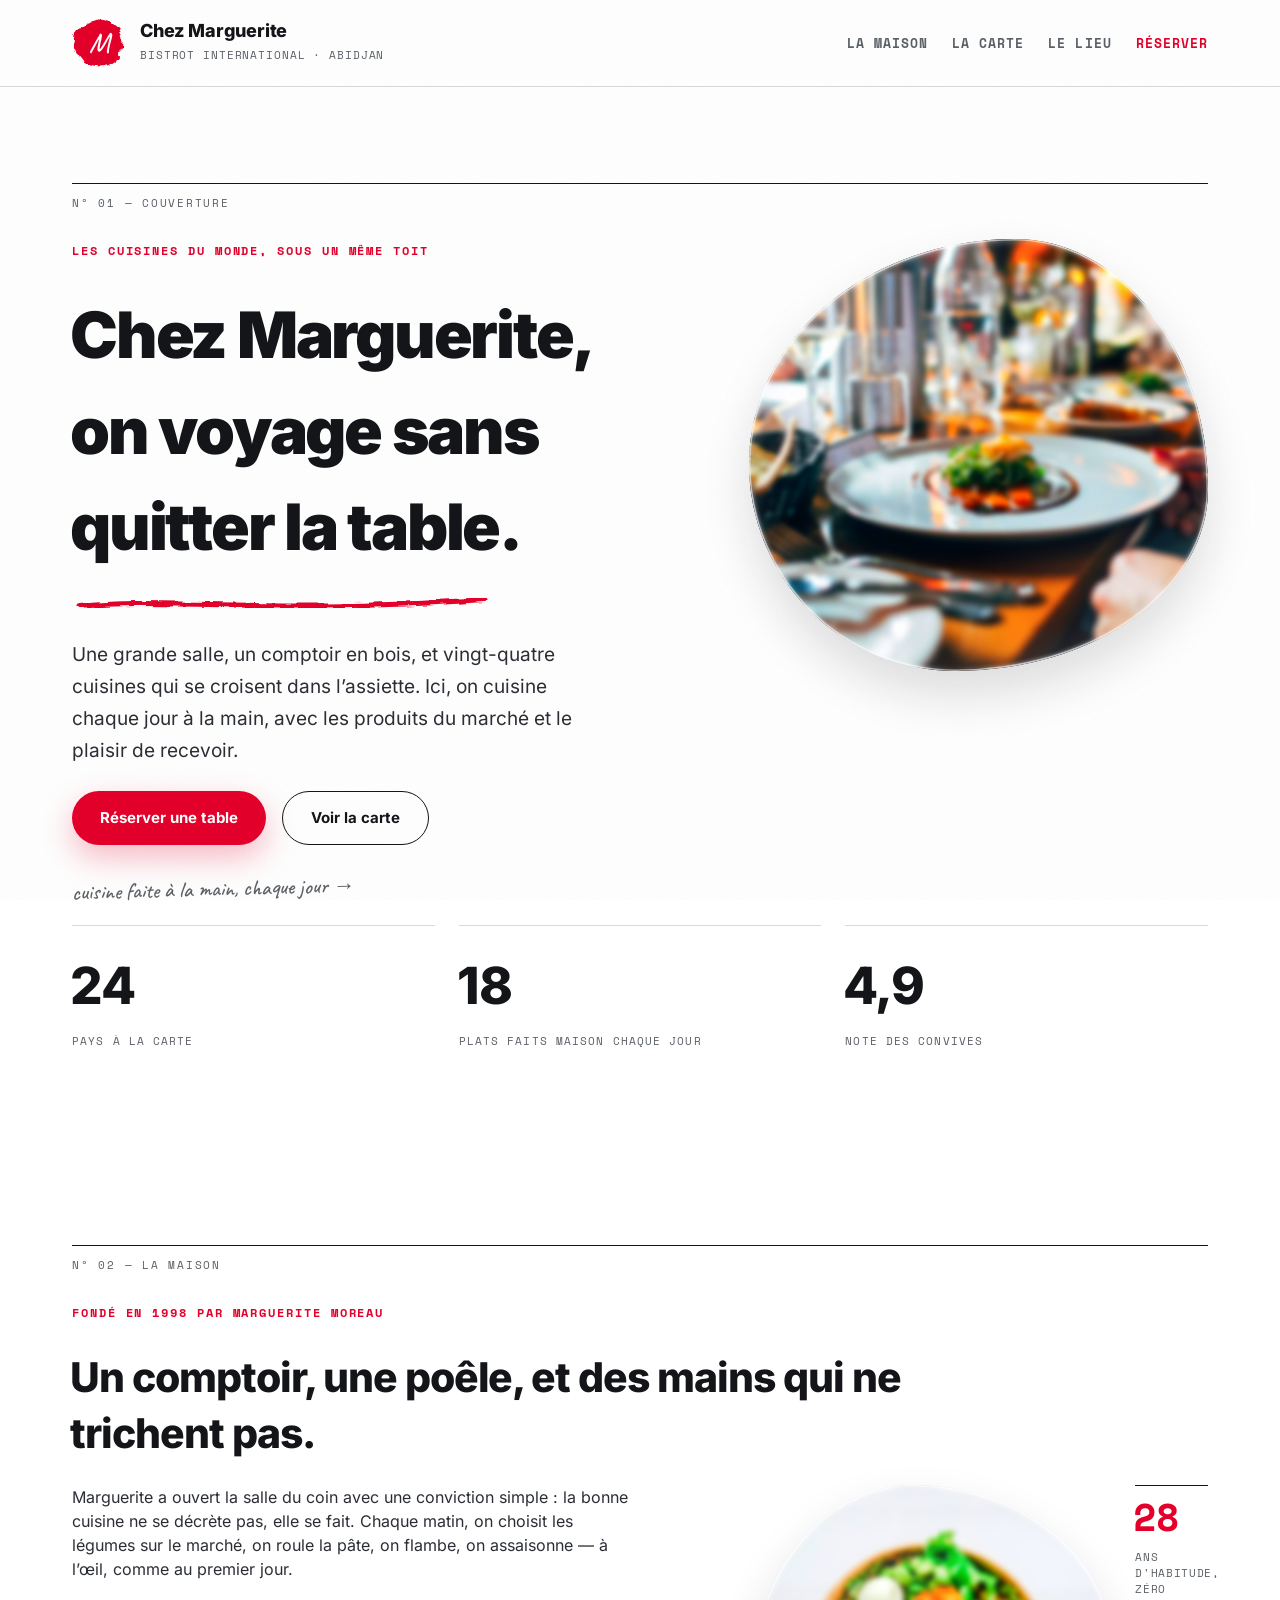
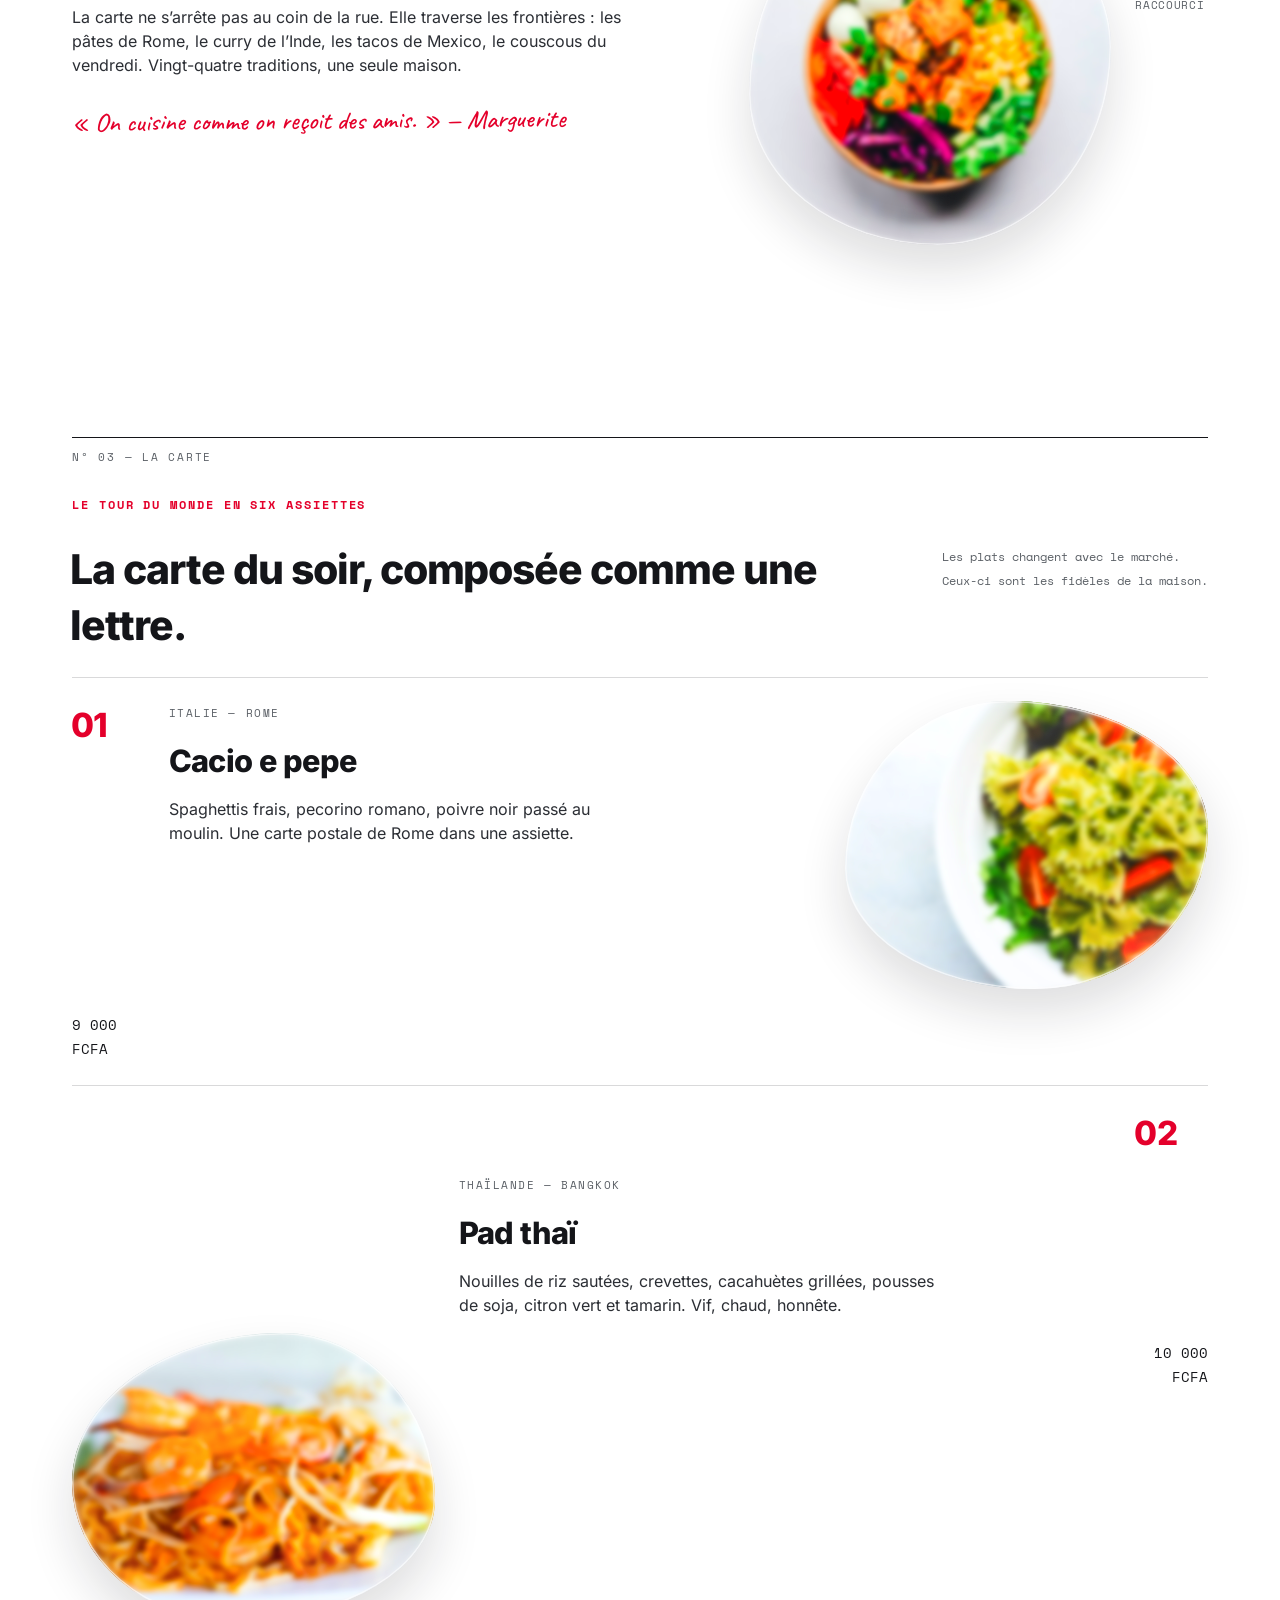
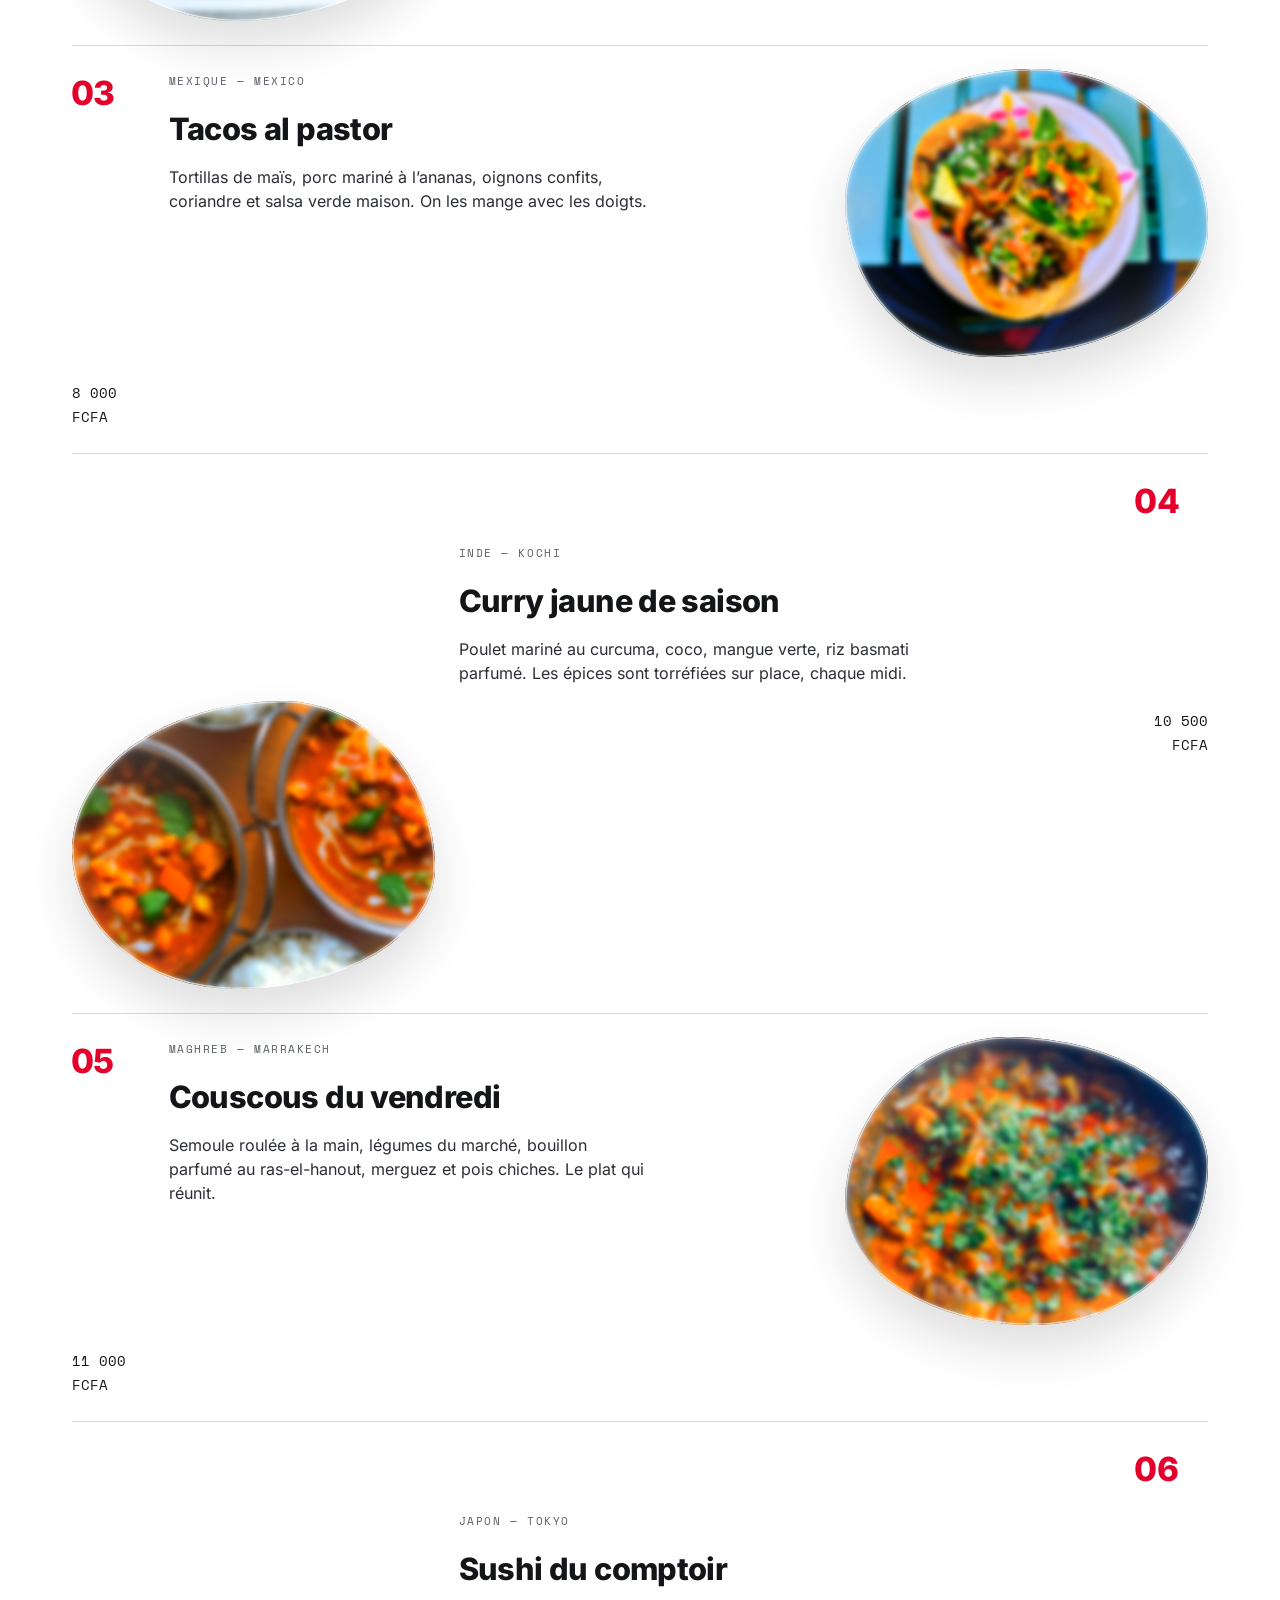
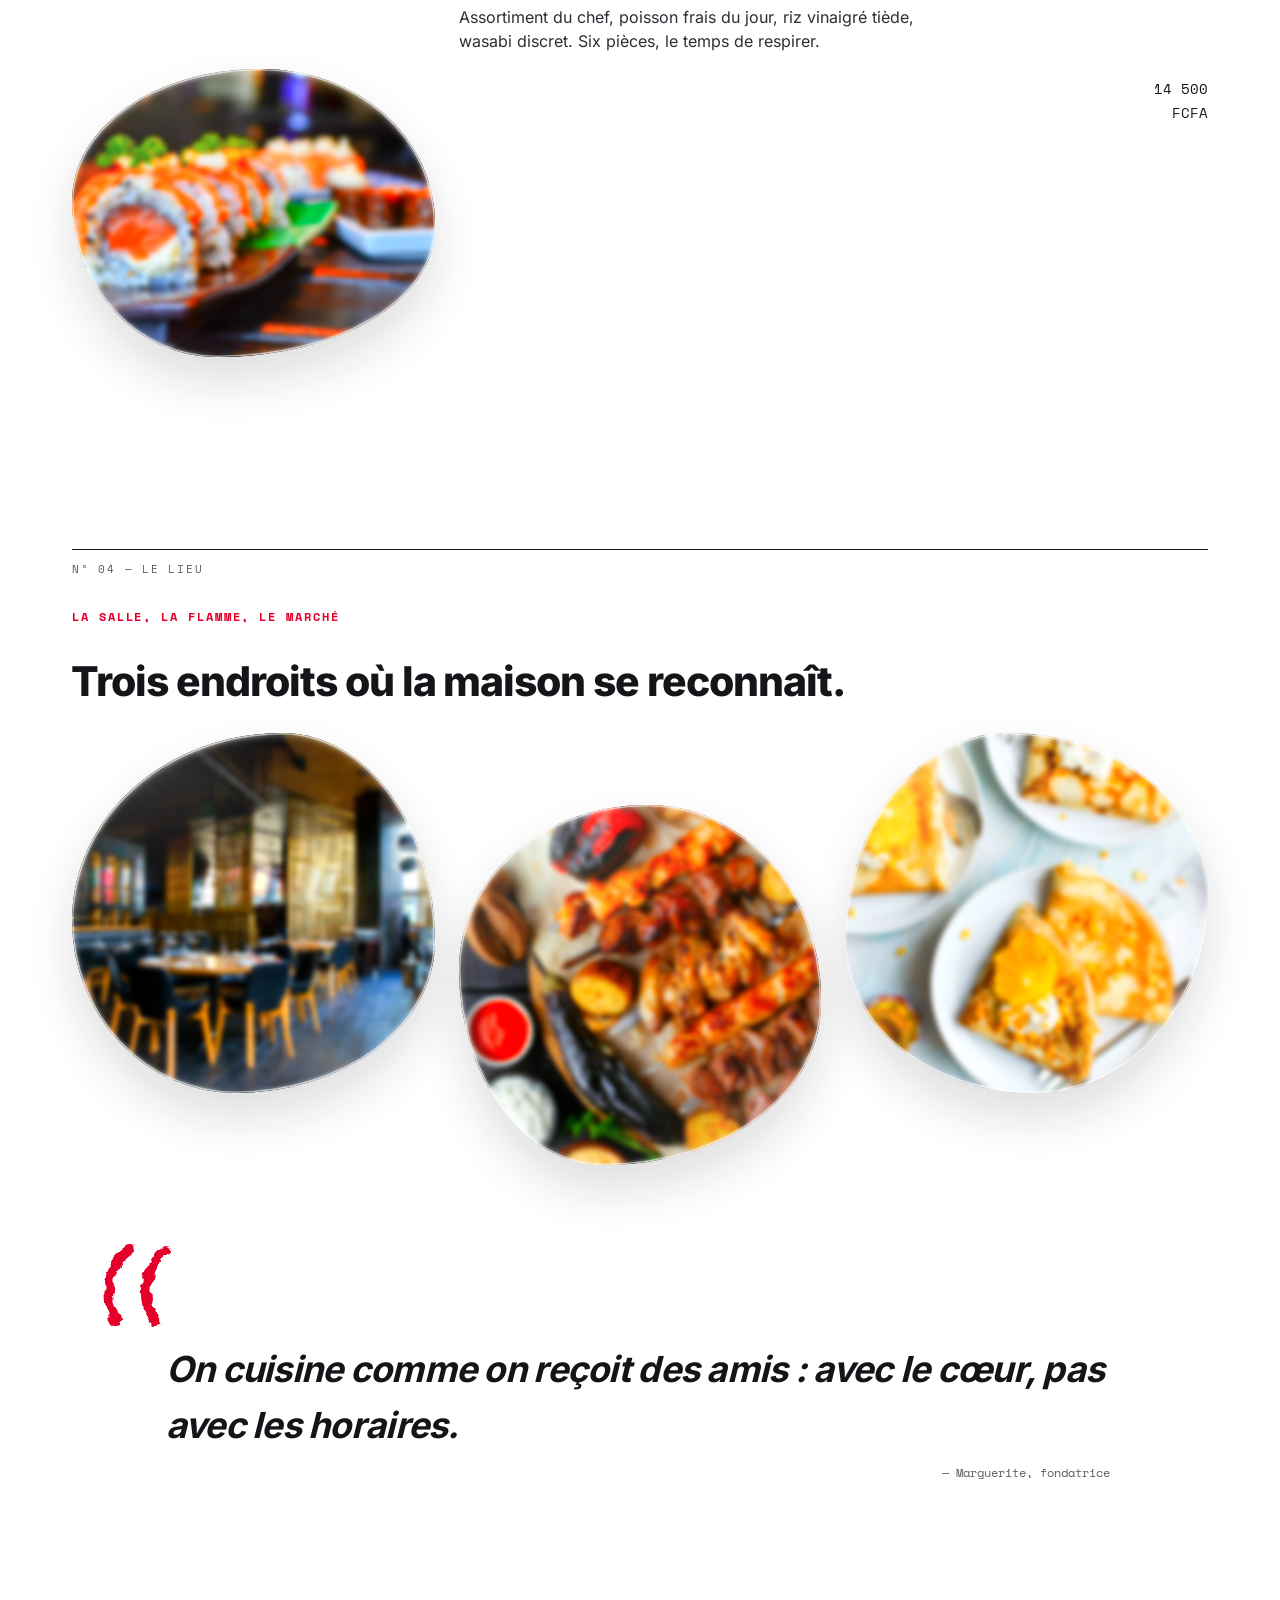
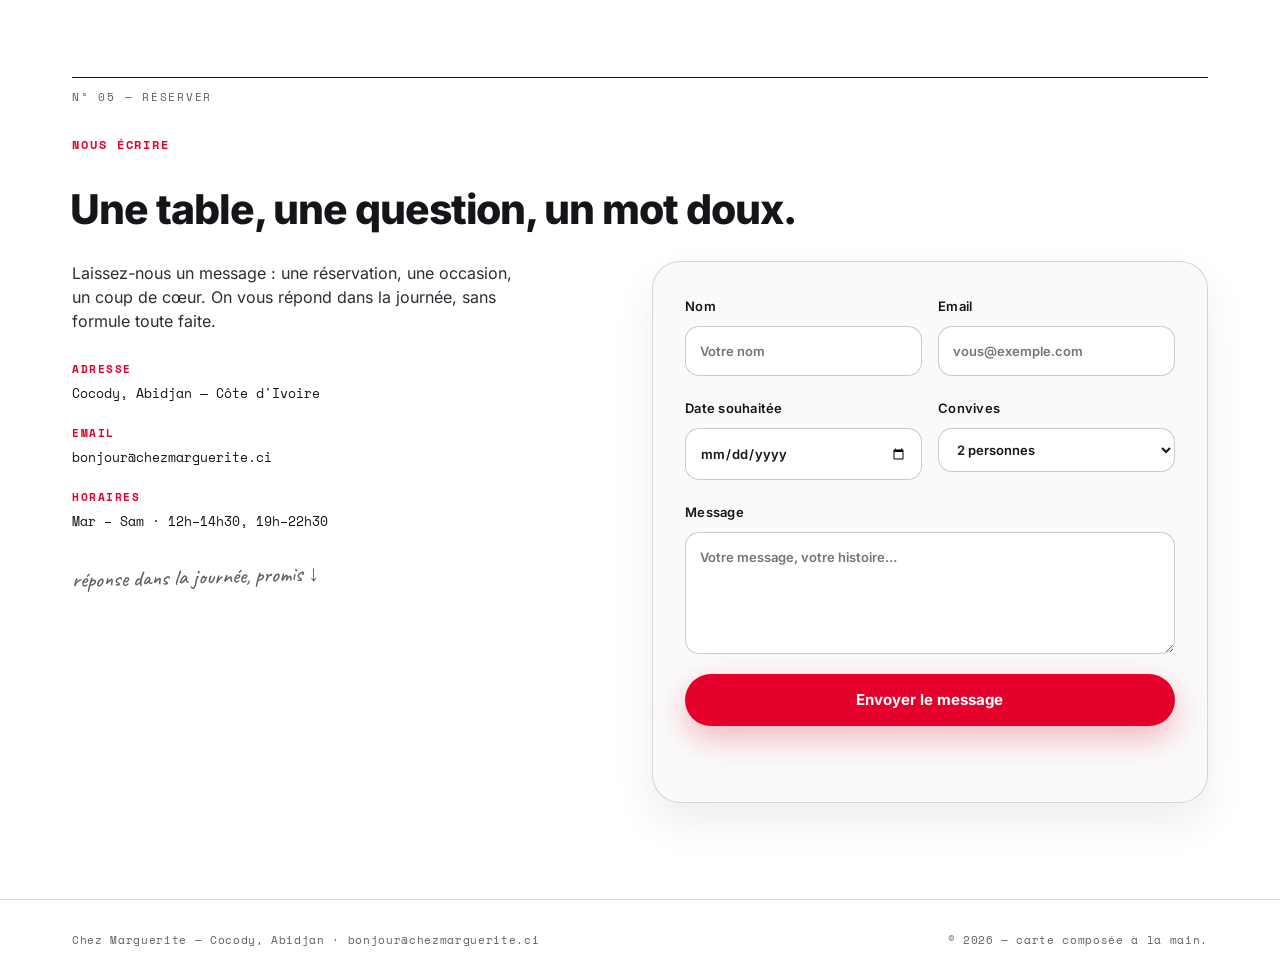
==== commit a90d90ce: "Les 3 sites passent en FCFA et s'ancrent à Abidjan : prix en francs CFA, adresses et contacts ivoiri" ====
--- a/index.html
+++ b/index.html
@@ -4,7 +4,7 @@
   <meta charset="UTF-8" />
   <meta name="viewport" content="width=device-width, initial-scale=1.0" />
   <title>Chez Marguerite — Bistrot international</title>
-  <meta name="description" content="Chez Marguerite, bistrot international à Paris : les cuisines du monde composées chaque jour à la main. Réservez votre table." />
+  <meta name="description" content="Chez Marguerite, bistrot international à Abidjan : les cuisines du monde composées chaque jour à la main. Réservez votre table." />
   <link rel="icon" href="data:image/svg+xml,%3Csvg xmlns='http://www.w3.org/2000/svg' viewBox='0 0 64 64'%3E%3Ccircle cx='32' cy='32' r='30' fill='%23e4002b'/%3E%3Ctext x='32' y='42' font-family='Georgia' font-size='34' fill='%23fff' text-anchor='middle'%3EM%3C/text%3E%3C/svg%3E" />
   <link rel="preconnect" href="https://fonts.googleapis.com" />
   <link rel="stylesheet" href="styles.css" />
@@ -38,7 +38,7 @@
           <text x="32" y="43" text-anchor="middle" font-family="Caveat, cursive" font-size="34" fill="#fff">M</text>
         </svg>
       </span>
-      <p class="brand-name">Chez Marguerite <span class="brand-tag mono">bistrot international · paris</span></p>
+      <p class="brand-name">Chez Marguerite <span class="brand-tag mono">bistrot international · abidjan</span></p>
     </div>
     <nav class="topnav" aria-label="Navigation principale">
       <a href="#maison">La maison</a>
@@ -121,8 +121,8 @@
               <figcaption class="mono">Les légumes du marché, le matin</figcaption>
             </figure>
             <div class="mono note-block" style="grid-column:12 / 13;">
-              <span class="numeral n">98</span>
-              <p>ans d’habitude,<br/>zéro raccourci</p>
+              <span class="numeral n">28</span>
+              <p>ans d'habitude,<br/>zéro raccourci</p>
             </div>
           </div>
         </div>
@@ -156,7 +156,7 @@
               <div class="lg-sheen"></div>
               <div class="lg-frost" aria-hidden="true"></div>
             </figure>
-            <p class="price mono" style="grid-column:1 / 2;">14 €</p>
+            <p class="price mono" style="grid-column:1 / 2;">9 000 FCFA</p>
           </div>
 
           <div class="band dish">
@@ -172,7 +172,7 @@
               <div class="lg-sheen"></div>
               <div class="lg-frost" aria-hidden="true"></div>
             </figure>
-            <p class="price mono price--r" style="grid-column:12 / 13;">15 €</p>
+            <p class="price mono price--r" style="grid-column:12 / 13;">10 000 FCFA</p>
           </div>
 
           <div class="band dish">
@@ -188,7 +188,7 @@
               <div class="lg-sheen"></div>
               <div class="lg-frost" aria-hidden="true"></div>
             </figure>
-            <p class="price mono" style="grid-column:1 / 2;">12 €</p>
+            <p class="price mono" style="grid-column:1 / 2;">8 000 FCFA</p>
           </div>
 
           <div class="band dish">
@@ -204,7 +204,7 @@
               <div class="lg-sheen"></div>
               <div class="lg-frost" aria-hidden="true"></div>
             </figure>
-            <p class="price mono price--r" style="grid-column:12 / 13;">16 €</p>
+            <p class="price mono price--r" style="grid-column:12 / 13;">10 500 FCFA</p>
           </div>
 
           <div class="band dish">
@@ -220,7 +220,7 @@
               <div class="lg-sheen"></div>
               <div class="lg-frost" aria-hidden="true"></div>
             </figure>
-            <p class="price mono" style="grid-column:1 / 2;">17 €</p>
+            <p class="price mono" style="grid-column:1 / 2;">11 000 FCFA</p>
           </div>
 
           <div class="band dish">
@@ -236,7 +236,7 @@
               <div class="lg-sheen"></div>
               <div class="lg-frost" aria-hidden="true"></div>
             </figure>
-            <p class="price mono price--r" style="grid-column:12 / 13;">22 €</p>
+            <p class="price mono price--r" style="grid-column:12 / 13;">14 500 FCFA</p>
           </div>
 
         </div>
@@ -305,7 +305,8 @@
             <div class="contact-copy stack" style="grid-column:1 / 6;">
               <p class="body">Laissez-nous un message : une réservation, une occasion, un coup de cœur. On vous répond dans la journée, sans formule toute faite.</p>
               <ul class="contact-list mono">
-                <li><span>Email</span>bonjour@chezmarguerite.com</li>
+                <li><span>Adresse</span>Cocody, Abidjan — Côte d'Ivoire</li>
+                <li><span>Email</span>bonjour@chezmarguerite.ci</li>
                 <li><span>Horaires</span>Mar – Sam · 12h–14h30, 19h–22h30</li>
               </ul>
               <p class="hand-note" aria-hidden="true">réponse dans la journée, promis ↓</p>
@@ -348,7 +349,7 @@
 
   <footer class="footer">
     <div class="footer-inner">
-      <p class="mono">Chez Marguerite — bonjour@chezmarguerite.com</p>
+      <p class="mono">Chez Marguerite — Cocody, Abidjan · bonjour@chezmarguerite.ci</p>
       <p class="mono">© 2026 — carte composée à la main.</p>
     </div>
   </footer>
